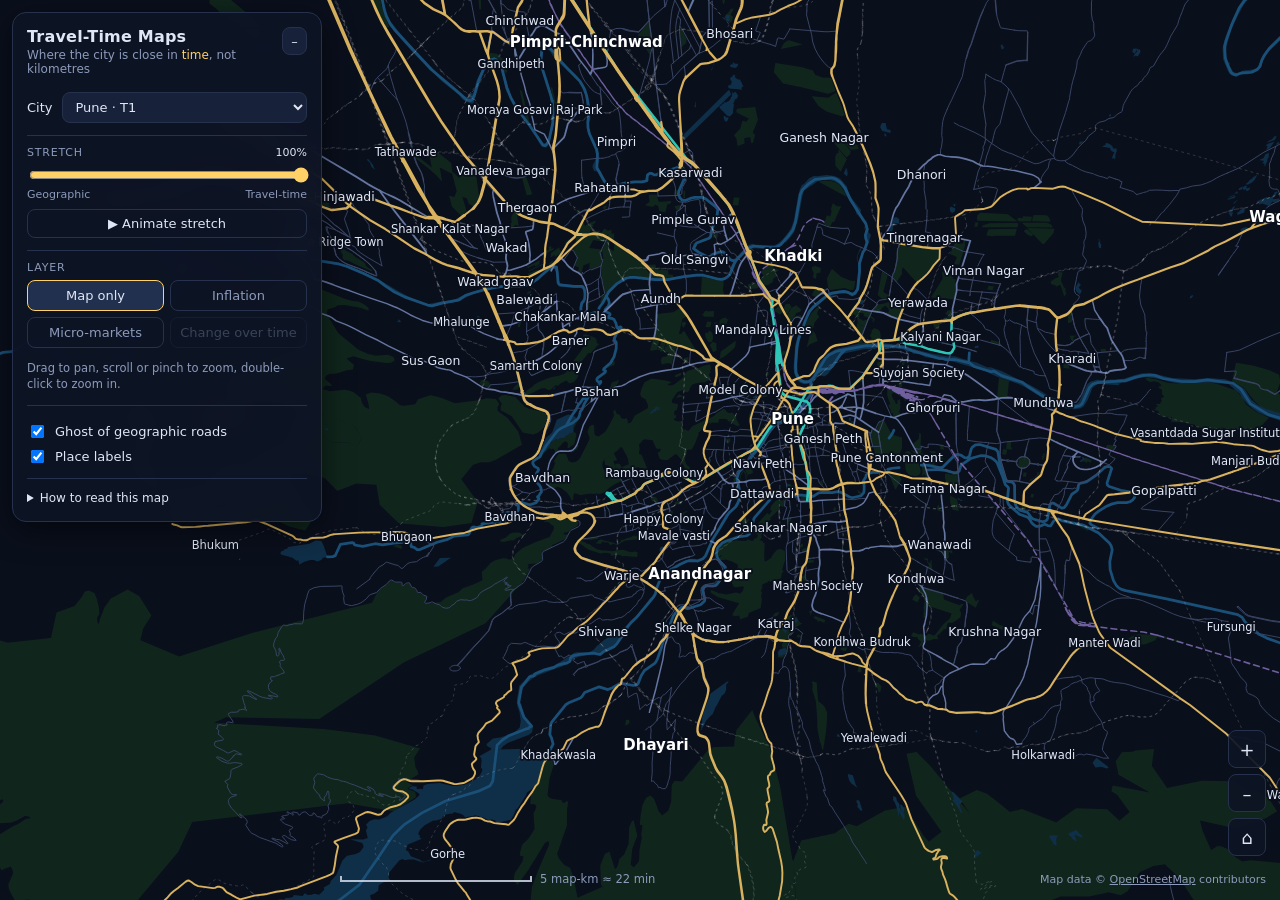
==== web/index.html @ 3f924701 "Rebuild as vector travel-time maps with time series and micro-market signals - Warp vector geometry " ====
<!doctype html>
<html lang="en">
<head>
<meta charset="utf-8">
<meta name="viewport" content="width=device-width, initial-scale=1, maximum-scale=1">
<title>Travel-Time Maps · micro-market signals</title>
<link rel="icon" href="data:,">
<link rel="stylesheet" href="style.css">
</head>
<body>
<canvas id="map" aria-label="Travel-time map"></canvas>

<aside id="panel">
  <header>
    <div>
      <h1>Travel-Time Maps</h1>
      <p class="sub">Where the city is close in <em>time</em>, not kilometres</p>
    </div>
    <button id="collapse" aria-label="Collapse panel" title="Collapse">–</button>
  </header>
  <div id="body">
    <label class="row"><span>City</span><select id="city"></select></label>

    <section>
      <div class="lab"><span>Stretch</span><output id="stretchOut">100%</output></div>
      <input id="stretch" type="range" min="0" max="100" value="100">
      <div class="ends"><span>Geographic</span><span>Travel-time</span></div>
      <button id="stretchPlay" class="ghost">▶ Animate stretch</button>
    </section>

    <section id="timeSec">
      <div class="lab"><span>Time</span><output id="snapOut"></output></div>
      <input id="snap" type="range" min="0" max="0" step="0.01" value="0">
      <div id="snapTicks" class="ends"></div>
      <div id="scenarioBadge" hidden>What-if scenario, not observed history</div>
      <button id="snapPlay" class="ghost">▶ Play time</button>
    </section>

    <section>
      <div class="lab"><span>Layer</span></div>
      <div id="modes" role="radiogroup">
        <label><input type="radio" name="mode" value="map" checked><span>Map only</span></label>
        <label><input type="radio" name="mode" value="inflation"><span>Inflation</span></label>
        <label><input type="radio" name="mode" value="micro"><span>Micro-markets</span></label>
        <label><input type="radio" name="mode" value="change"><span>Change over time</span></label>
      </div>
      <label id="metricRow" class="row" hidden><span>Measure</span>
        <select id="metric">
          <option value="M">Micro-market score</option>
          <option value="acc">Accessibility to activity</option>
          <option value="act">Activity (POI + buildings)</option>
        </select>
      </label>
      <div id="legend"></div>
    </section>

    <section class="checks">
      <label><input id="ghost" type="checkbox" checked><span>Ghost of geographic roads</span></label>
      <label><input id="labels" type="checkbox" checked><span>Place labels</span></label>
    </section>

    <section id="listSec" hidden>
      <div class="lab"><span id="listTitle">Top micro-markets</span></div>
      <ol id="list"></ol>
    </section>

    <details id="about">
      <summary>How to read this map</summary>
      <div id="aboutBody"></div>
    </details>
  </div>
</aside>

<div id="tip" hidden></div>
<div id="scale"><div id="scaleBar"></div><span id="scaleText"></span></div>
<div id="zoom">
  <button id="zin" aria-label="Zoom in">+</button>
  <button id="zout" aria-label="Zoom out">–</button>
  <button id="zreset" aria-label="Reset view" title="Reset view">⌂</button>
</div>
<div id="credit">Map data © <a href="https://www.openstreetmap.org/copyright" target="_blank" rel="noopener">OpenStreetMap</a> contributors</div>
<div id="loading">Loading…</div>
<script src="app.js"></script>
</body>
</html>
---- web/style.css ----
[hidden]{display:none !important}
:root{
  --bg:#0a0f1c; --panel:rgba(14,20,36,.92); --line:#26324d; --text:#dfe6f5; --mute:#8d9bbb;
  --accent:#ffd166; --teal:#2ec4b6; font-family:Inter,system-ui,-apple-system,"Segoe UI",sans-serif;
}
*{box-sizing:border-box}
html,body{margin:0;height:100%;background:var(--bg);color:var(--text);overflow:hidden}
canvas{position:fixed;inset:0;width:100%;height:100%;display:block;touch-action:none;cursor:grab}
canvas.drag{cursor:grabbing}
#panel{position:fixed;top:12px;left:12px;width:310px;max-height:calc(100% - 24px);display:flex;flex-direction:column;
  background:var(--panel);backdrop-filter:blur(10px);border:1px solid var(--line);border-radius:14px;
  box-shadow:0 8px 30px #0008;font-size:13px;z-index:5}
#panel header{display:flex;justify-content:space-between;gap:8px;padding:14px 14px 8px}
#panel h1{font-size:16px;margin:0;letter-spacing:.2px}
.sub{margin:2px 0 0;color:var(--mute);font-size:12px}
.sub em{color:var(--accent);font-style:normal}
#body{overflow:auto;padding:0 14px 14px}
#panel.collapsed #body{display:none}
section{margin:12px 0;padding-top:10px;border-top:1px solid var(--line)}
.lab{display:flex;justify-content:space-between;color:var(--mute);text-transform:uppercase;font-size:11px;letter-spacing:.8px;margin-bottom:6px}
output{color:var(--text);text-transform:none;letter-spacing:0}
.ends{display:flex;justify-content:space-between;color:var(--mute);font-size:11px;margin-top:2px}
input[type=range]{width:100%;accent-color:var(--accent)}
select,button{font:inherit;color:var(--text);background:#18213a;border:1px solid var(--line);border-radius:8px;padding:6px 8px}
button{cursor:pointer}button:hover{border-color:var(--mute)}
button.ghost{margin-top:8px;width:100%;background:transparent}
#collapse{width:28px;height:28px;padding:0;line-height:1}
.row{display:flex;align-items:center;justify-content:space-between;gap:10px;margin:8px 0}
.row select{flex:1}
#modes{display:grid;grid-template-columns:1fr 1fr;gap:6px}
#modes label{display:block}
#modes input{position:absolute;opacity:0;pointer-events:none}
#modes span{display:block;text-align:center;padding:7px 4px;border:1px solid var(--line);border-radius:8px;cursor:pointer;color:var(--mute)}
#modes input:checked+span{background:#22304f;color:var(--text);border-color:var(--accent)}
#modes input:focus-visible+span{outline:2px solid var(--accent)}
#modes input:disabled+span{opacity:.35;cursor:not-allowed}
.checks label{display:flex;gap:8px;align-items:center;margin:6px 0}
#legend{margin-top:10px;color:var(--mute);font-size:11.5px;line-height:1.45}
.bar{height:10px;border-radius:5px;margin:6px 0 2px}
.chips{display:flex;gap:10px;flex-wrap:wrap;margin-top:6px}
.chip{display:inline-flex;align-items:center;gap:5px}.chip i{width:12px;height:12px;border-radius:3px;display:inline-block;border:1px solid #fff2}
#scenarioBadge{margin-top:8px;padding:5px 8px;border-radius:6px;background:#3b2a12;color:#ffcf8a;font-size:11.5px}
#list{margin:0;padding-left:20px}
#list li{margin:5px 0;cursor:pointer;color:var(--text)}#list li:hover{color:var(--accent)}
#list small{display:block;color:var(--mute)}
details{border-top:1px solid var(--line);padding-top:10px;color:var(--mute);font-size:12px;line-height:1.5}
summary{cursor:pointer;color:var(--text)}
#aboutBody p{margin:8px 0}
#tip{position:fixed;pointer-events:none;background:#0c1224f2;border:1px solid var(--line);border-radius:8px;
  padding:8px 10px;font-size:12px;line-height:1.5;z-index:8;max-width:240px}
#tip b{color:var(--accent)}
#zoom{position:fixed;right:14px;bottom:44px;display:flex;flex-direction:column;gap:6px;z-index:5}
#zoom button{width:38px;height:38px;font-size:18px;padding:0;background:var(--panel)}
#scale{position:fixed;left:340px;bottom:14px;display:flex;align-items:center;gap:8px;font-size:11.5px;color:var(--mute);z-index:4}
#scaleBar{height:6px;border:2px solid var(--text);border-top:none;opacity:.8}
#credit{position:fixed;right:14px;bottom:14px;font-size:11px;color:var(--mute);z-index:4}
#credit a{color:var(--mute)}
#loading{position:fixed;inset:0;display:grid;place-items:center;background:var(--bg);z-index:20;color:var(--mute)}
@media (max-width:720px){
  #panel{top:auto;bottom:0;left:0;right:0;width:auto;max-height:56%;border-radius:14px 14px 0 0}
  #panel.collapsed{max-height:56px}
  #zoom{bottom:auto;top:12px}#scale{left:12px;bottom:auto;top:16px}#credit{display:none}
}
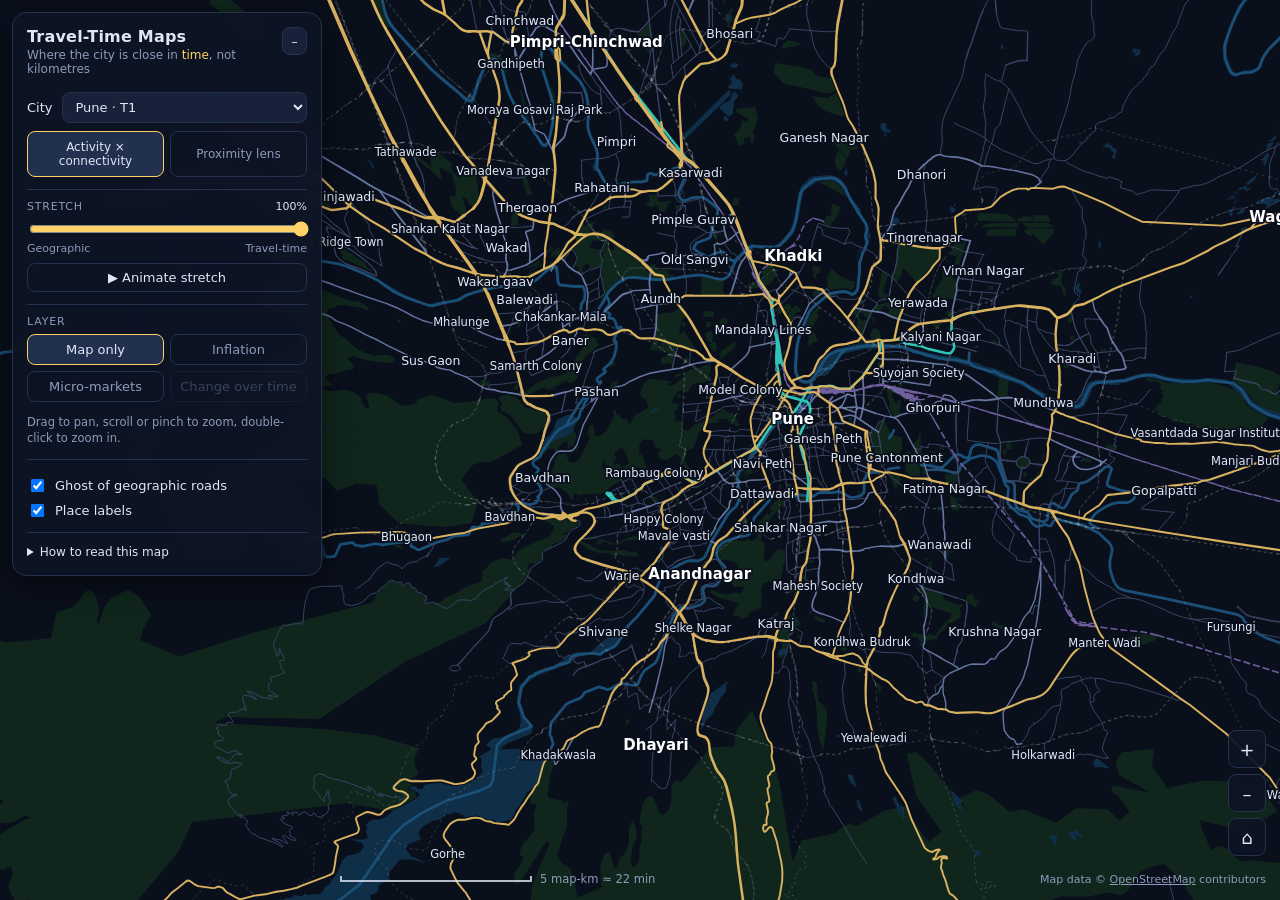
==== commit b6f81e96: "Add Proximity lens: Work / Lifestyle / Metro pillars as a second toggle - OSM scan extended with off" ====
--- a/web/index.html
+++ b/web/index.html
@@ -20,6 +20,10 @@
   </header>
   <div id="body">
     <label class="row"><span>City</span><select id="city"></select></label>
+    <div id="lensRow" class="seg" hidden role="radiogroup" aria-label="Analysis lens">
+      <button data-lens="classic" class="on">Activity × connectivity</button>
+      <button data-lens="prox">Proximity lens</button>
+    </div>
 
     <section>
       <div class="lab"><span>Stretch</span><output id="stretchOut">100%</output></div>
@@ -28,6 +32,7 @@
       <button id="stretchPlay" class="ghost">▶ Animate stretch</button>
     </section>
 
+    <div id="classicCtl">
     <section id="timeSec">
       <div class="lab"><span>Time</span><output id="snapOut"></output></div>
       <input id="snap" type="range" min="0" max="0" step="0.01" value="0">
@@ -54,6 +59,47 @@
       <div id="legend"></div>
     </section>
 
+    </div>
+    <div id="proxCtl" hidden>
+      <section>
+        <div class="lab"><span>Viewpoint</span></div>
+        <select id="persona" style="width:100%"></select>
+        <div id="pillars" class="sliders"></div>
+        <details id="catDetails"><summary>Lifestyle categories</summary><div id="cats" class="sliders"></div></details>
+      </section>
+      <section>
+        <div class="lab"><span>Stretch map shape</span></div>
+        <select id="shape" style="width:100%">
+          <option value="free">Drive, free-flow (as classic)</option>
+          <option value="peak">Drive, peak hour</option>
+          <option value="mm" selected>Drive + metro, peak hour</option>
+        </select>
+      </section>
+      <section id="pyearSec">
+        <div class="lab"><span>Year</span><output id="pyearOut"></output></div>
+        <input id="pyear" type="range" min="0" max="0" step="0.02" value="0">
+        <div id="pyearTicks" class="ends"></div>
+        <div id="pScenario" class="badge" hidden>Planned / assumed, not observed</div>
+        <button id="pyearPlay" class="ghost">▶ Play years</button>
+      </section>
+      <section>
+        <div class="lab"><span>Layer</span></div>
+        <div id="pmodes" role="radiogroup">
+          <label><input type="radio" name="pmode" value="composite" checked><span>Composite</span></label>
+          <label><input type="radio" name="pmode" value="work"><span>Work</span></label>
+          <label><input type="radio" name="pmode" value="lifestyle"><span>Lifestyle</span></label>
+          <label><input type="radio" name="pmode" value="metro"><span>Metro</span></label>
+          <label><input type="radio" name="pmode" value="premium"><span>Metro premium</span></label>
+          <label><input type="radio" name="pmode" value="change"><span>Change over years</span></label>
+        </div>
+        <div id="pLegend" class="legendbox"></div>
+      </section>
+      <section id="pListSec">
+        <div class="lab"><span id="pListTitle">Top areas</span>
+          <select id="pRank"><option value="score">by score</option><option value="rise">by rise</option></select></div>
+        <ol id="pList"></ol>
+      </section>
+    </div>
     <section class="checks">
       <label><input id="ghost" type="checkbox" checked><span>Ghost of geographic roads</span></label>
       <label><input id="labels" type="checkbox" checked><span>Place labels</span></label>
@@ -81,5 +127,6 @@
 <div id="credit">Map data © <a href="https://www.openstreetmap.org/copyright" target="_blank" rel="noopener">OpenStreetMap</a> contributors</div>
 <div id="loading">Loading…</div>
 <script src="app.js"></script>
+<script src="lens.js"></script>
 </body>
 </html>
--- a/web/style.css
+++ b/web/style.css
@@ -61,3 +61,23 @@
   #panel.collapsed{max-height:56px}
   #zoom{bottom:auto;top:12px}#scale{left:12px;bottom:auto;top:16px}#credit{display:none}
 }
+
+.seg{display:grid;grid-template-columns:1fr 1fr;gap:6px;margin:6px 0 2px}
+.seg button{padding:8px 4px;font-size:12px;color:var(--mute);background:transparent}
+.seg button.on{background:#22304f;color:var(--text);border-color:var(--accent)}
+.sliders{margin-top:8px}
+.sl{display:grid;grid-template-columns:78px 1fr 34px;align-items:center;gap:8px;margin:4px 0;font-size:12px;color:var(--mute)}
+.sl output{text-align:right;color:var(--text)}
+.sl input{min-width:0}
+.badge{margin-top:8px;padding:5px 8px;border-radius:6px;background:#3b2a12;color:#ffcf8a;font-size:11.5px}
+.legendbox{margin-top:10px;color:var(--mute);font-size:11.5px;line-height:1.45}
+#pmodes{display:grid;grid-template-columns:1fr 1fr;gap:6px}
+#pmodes label{display:block}
+#pmodes input{position:absolute;opacity:0;pointer-events:none}
+#pmodes span{display:block;text-align:center;padding:7px 4px;border:1px solid var(--line);border-radius:8px;cursor:pointer;color:var(--mute)}
+#pmodes input:checked+span{background:#22304f;color:var(--text);border-color:var(--accent)}
+#pmodes input:focus-visible+span{outline:2px solid var(--accent)}
+#pList{margin:0;padding-left:20px}
+#pList li{margin:5px 0;cursor:pointer}#pList li:hover{color:var(--accent)}
+#pList small{display:block;color:var(--mute)}
+#pListSec .lab select{padding:2px 6px;font-size:11px}
